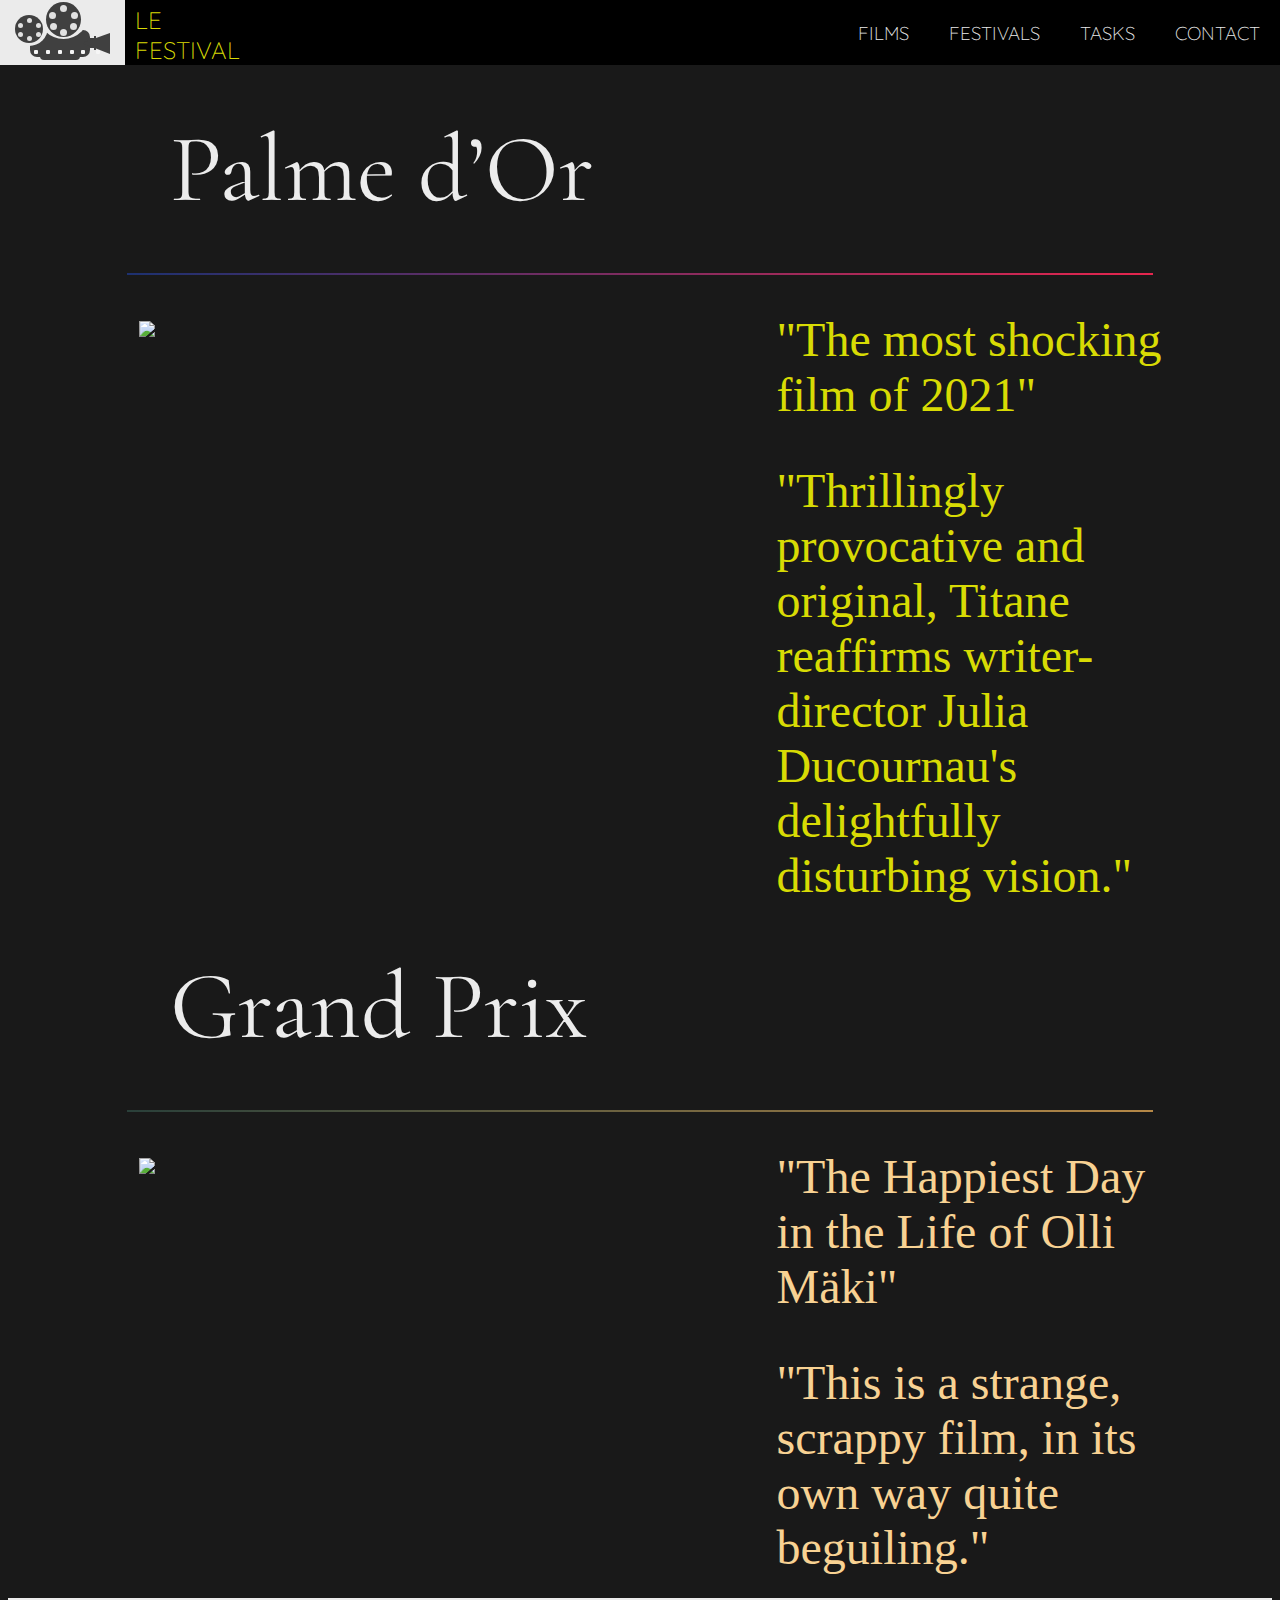
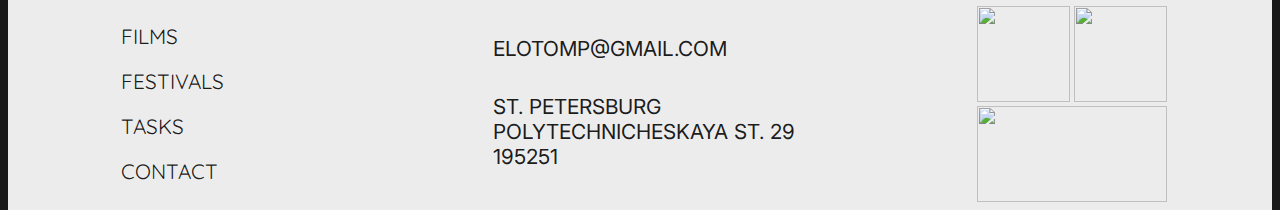
==== index.html @ 2c0ae5aa "Add files via upload" ====
<!DOCTYPE html>
<html lang="en">
<head>
    <meta charset="UTF-8">
    <meta http-equiv="X-UA-Compatible" content="IE=edge">
    <meta name="viewport" content="width=device-width, initial-scale=1.0">
    <link rel="icon" href="icon.jfif">
    <link rel="stylesheet" href="logo.css">
    <link rel="stylesheet" href="style.css">
    <link rel="stylesheet" href="index.css">
    <link rel="preconnect" href="https://fonts.googleapis.com">
    <link rel="preconnect" href="https://fonts.gstatic.com" crossorigin>
    <link href="https://fonts.googleapis.com/css2?family=Quicksand:wght@300;500&display=swap" rel="stylesheet">
    <link href="https://fonts.googleapis.com/css2?family=Raleway&display=swap" rel="stylesheet">
    <link type="text/css" rel="stylesheet" href="../node_modules/video.js/dist/video-js.min.css" />
    <link href="https://fonts.googleapis.com/css2?family=Cormorant+Garamond:wght@600&display=swap" rel="stylesheet">
    <link href="https://fonts.googleapis.com/css2?family=Inter:wght@300&display=swap" rel="stylesheet">
    <title>Festival de cinéma</title>
</head>
<body>
    <div class='wrapper'>
    <header class = "header">
        <nav class="nav_conteiner">
            <div class = "logo">
                    <div class="body">
                    <div class="small_circle circle"></div>
                    <div class="big_circle circle"></div>
                    <div class="small_bobbin circle">
                        <div class="sbobbin_circle_1 small_bobbin_circle"></div>
                        <div class="sbobbin_circle_2 small_bobbin_circle"></div>
                        <div class="sbobbin_circle_3 small_bobbin_circle"></div>
                        <div class="sbobbin_circle_4 small_bobbin_circle"></div>
                        <div class="sbobbin_circle_5 small_bobbin_circle"></div>
                        <div class="sbobbin_circle_6 small_bobbin_circle"></div>
                    </div>
                    <div class="big_bobbin circle">
                        <div class="bbobbin_circle_1 big_bobbin_circle"></div>
                        <div class="bbobbin_circle_2 big_bobbin_circle"></div>
                        <div class="bbobbin_circle_3 big_bobbin_circle"></div>
                        <div class="bbobbin_circle_4 big_bobbin_circle"></div>
                        <div class="bbobbin_circle_5 big_bobbin_circle"></div>
                        <div class="bbobbin_circle_6 big_bobbin_circle"></div>
                    </div>
                    <div class="bottom"></div>
                    <div class="lens_first"></div>
                    <div class="lens_second"></div>
                    <div class="lens_third"></div>
                    <div class="square_first square"></div>
                    <div class="square_second square"></div>
                    <div class="square_third square"></div>
                    <div class="square_fourth square"></div>
                    <div class="square_fifth square"></div>
                    <div class="square_sixth square"></div>
                    </div>
            </div>
            <a href="index.html" class="head_title">le <br> festival</a>
            <div class="header_burger">
                <span></span>
            </div>
            <ul class="menu_conteiner">
                <li>
                    <a href="films.html">films</a>
                </li>
                <li>
                    <a href="festivals.html">festivals</a>
                </li>
                <li>
                    <a href="tasks.html">tasks</a>
                </li>
                <li>
                    <a href="contact.html">contact</a>
                </li>
            </ul>
        </nav>
    </header>

    <main class="content">
        <div class='content_main'>
        <div class='grid-item item_1'>
            <div class="underline_1"></div>
        </div>
        <div class='grid-item item_2'>
            <img src="https://avatars.mds.yandex.net/get-kinopoisk-image/4716873/44e75b1a-16ed-46a7-9ae2-b34aadd23c6d/1920x">
        </div>
        <div class='grid-item item_3'>
            <div class="quote_1">"The most shocking film of 2021"</div>
            <div class="quote_2">"Thrillingly provocative and original, Titane reaffirms writer-director Julia Ducournau's delightfully disturbing vision."</div>
        </div>
        <div class='grid-item item_4'>
            <div class="underline_2"></div>
        </div>
        <div class='grid-item item_5'>
            <img src="http://image.tmdb.org/t/p/original/dPj9ZPNALHrk65jpTieH08vTVMG.jpg">
        </div>
        <div class='grid-item item_6'>
            <div class="quote_3">"The Happiest Day in the Life of Olli Mäki"</div>
            <div class="quote_4">"This is a strange, scrappy film, in its own way quite beguiling."</div>
        </div>
        </div>
    </main>

    <footer class='footer'>
        <div class='footer_nav'>
            <nav>
                <ul>
                    <li>
                        <a href="films.html">films</a>
                    </li>
                    <li>
                        <a href="festivals.html">festivals</a>
                    </li>
                    <li>
                        <a href="tasks.html">tasks</a>
                    </li>
                    <li>
                        <a href="contact.html">contact</a>
                    </li>
                </ul>
            </nav>
        </div>
        <div class="footer_contact">
            <nav>
                <ul>
                    <li>
                        <a>elotomp@gmail.com</a>
                    </li>
                    <li>
                        <a>St. Petersburg <br> Polytechnicheskaya st. 29 <br> 195251</a>
                    </li>
                </ul>
            </nav>
        </div>
        <div class='footer_img'>
            <img class='img_1'src="https://i.pinimg.com/736x/7a/02/ff/7a02ffb930aea6ae972538cf10ef9d8d.jpg">
            <img class='img_2' src="https://www.km.ru/sites/default/files/img/news/2021/9/13/75.jpg?1631493283">
            <img class='img_3' src="https://www.km.ru/sites/default/files/img/news/2020/8/24/minigram_berlinale_01_2x-1600x678.jpg">
        </div>
    </footer>
</div>
    <script src="https://code.jquery.com/jquery-3.4.1.slim.min.js"></script>
    <script src = "script.js"></script>

</body>
</html>
---- logo.css ----
.logo {
    width: 125px;
    height: 65px;
    background-color: rgb(235,235,235);
    position: relative;
    overflow: hidden;
    z-index: 3;
}

.body {
    width: 60px;
    height: 27px;
    background-color: rgb(64,64,64);
    border-radius: 7px;
    position: relative;
    top: 30px;
    left: 30px;
}

.lens_first {
    width: 10px;
    height: 10px;
    background-color: rgb(64,64,64);
    position: relative;
    left: 58px;
}

.lens_second {
    width: 2px;
    height: 14px;
    background-color: rgb(64,64,64);
    position: relative;
    left: 64px;
    top: -12px;
}

.lens_third {
	border-top: 10px solid transparent;
	border-right: 28px solid rgb(64,64,64);
	border-bottom: 11px solid transparent;
    position: relative;
    top: -29px;
    left: 20px;
}

.circle {
    position: absolute;
    border-radius: 100%;
}

.small_bobbin {
    width: 28px;
    height: 28px;
    top: -15px;
    left: -15px;
    background-color: rgb(64,64,64);
}

.big_bobbin {
    width: 35px;
    height: 35px;
    top: -28px;
    left: 16px;
    background-color: rgb(64,64,64);
}

.small_circle {
    width: 38px;
    height: 38px;
    top: -22px;
    left: -20px;
    background-color: rgb(235,235,235);
}

.big_circle {
    width: 51px;
    height: 51px;
    top: -42px;
    left: 8px;
    background-color: rgb(235,235,235);
}

.bottom {
    width: 40px;
    height: 8px;
    border-radius: 5px;
    position: relative;
    background-color: rgb(64,64,64);
    left: 10px;
    top: 22px;
}

.square {
    width: 4px;
    height: 4px;
    border-radius: 1px;
    top: 20px;
    background-color: rgb(245,245,245);
    position: absolute;
}

.square_first {

    left: 4px;
}

.square_second {
    left: 16px;
}

.square_third {
    left: 28px;
}

.square_fourth {
    left: 40px;
}

.square_fifth {
    left: 51px;
}

.square_sixth {
    left: 66px
}

.big_bobbin_circle {
    width: 7px;
    height: 7px;
    border-radius: 100%;
    background-color: rgb(225,225,225);
    position: absolute;
}

.bbobbin_circle_1 {
    left: 14px;
    top: 3px;
}

.bbobbin_circle_2 {
    left: 25px;
    top: 10px;
}

.bbobbin_circle_3 {
    left: 3px;
    top: 10px;
}

.bbobbin_circle_4 {
    left: 14px;
    top: 27px;
}

.bbobbin_circle_5 {
    left: 4px;
    top: 21px;
}

.bbobbin_circle_6 {
    left: 24px;
    top: 21px;
}

.small_bobbin_circle {
    width: 5px;
    height: 5px;
    border-radius: 100%;
    background-color: rgb(225,225,225);
    position: absolute;
}

.sbobbin_circle_1 {
    left: 12px;
    top: 3px;
}

.sbobbin_circle_2 {
    left: 21px;
    top: 8px;
}

.sbobbin_circle_3 {
    left: 3px;
    top: 8px;
}

.sbobbin_circle_4 {
    left: 12px;
    top: 21px;
}

.sbobbin_circle_5 {
    left: 3px;
    top: 17px;
}

.sbobbin_circle_6 {
    left: 21px;
    top: 17px;
}
---- style.css ----
html,
body {
    height: 100%;
}

.wrapper {
    min-height: 100%;
    display: flex;
    flex-direction: column;
}

.header {
    top: 0px;
    left: 0px;
    right: 0px;
    width: 100%;
    position:fixed;
    z-index: 10;
}

.header::before {
    position: absolute;
    content: '';
    height: 100%;
    width: 100%;
    background-color: rgba(0,0,0);
    z-index: 2;
} 

body {
    background-color: rgba(0,0,0,.9);
}

.head_title {
    color: rgb(235,235,235);
    font-family: 'Quicksand', sans-serif;
    font-weight: 300;
    font-size: 18pt;
    padding-left: 10px;
    padding-top: 4px;
    align-self: center;
    text-transform: uppercase;
    z-index: 3 ;
    text-decoration: none;
}

.nav_conteiner {
    display: flex;
    justify-content: space-between;
}

.menu_conteiner {
    display: flex;
    justify-content: space-around;
    align-items: center;
    z-index: 3;
}

.menu_conteiner a {
    font-family: 'Quicksand', sans-serif;
    font-weight: 300;
    font-size: 14pt;
    flex-shrink: 3;
    text-transform: uppercase;
    text-decoration: none;
    color: rgb(235,235,235);
}

.header nav ul {
    list-style-type: none;
    margin-left: auto;
}

.menu_conteiner li {
    margin: 0px 20px 0px 20px;
}

.header_burger {
    display: none;
}

/* src="https://www.youtube.com/embed/Ow8vIxiW3Ig?start=9" */

.content {
    padding: 80px 0px 0px 0px;
    z-index: 2;
    width: 70%;
    left: 0;
    right: 0;
    margin: 0 auto;
    flex: 1 1 auto;
}

.content_main {
    display: grid;
    grid-template-columns: 1fr 1fr 1fr 1fr 1fr;
    grid-auto-rows: minmax(auto, auto);
}

.grid-item {
    color: rgb(236,236,236);
    /* border: 1px solid rgb(236,236,236); */
}

.item_1{
    grid-column: 1/6;
    padding: 2%;
}

.item_1:before {
    content: "Palme d’Or";
    font-family: 'Cormorant Garamond', serif;
    font-size: 6em;
    color: rgb(236,236,236);
    padding-left: 7%;
    /* padding-bottom: 80%; */
    animation-duration: 1.5s;
    animation-name: appearance;
}

.underline_1 {
    height: 2px;
    width: 94%;
    background:linear-gradient(to right, rgb(29,49,112), rgb(229,38,78));
    position: relative;
    left: 3%;
    right: 3%;
    top: 38%;
    animation-name: slide;
    animation-duration: 1.5s;
    animation-delay: .5s;
    animation-fill-mode: backwards;
}

.item_2 {
    grid-column: 1/4;
    padding: 10%;
}

.item_2 img {
    max-width: 100%;
    max-height: 100%;
    animation-duration: 1.5s;
    animation-name: appearance;
    animation-delay: 1s;
    animation-fill-mode: backwards;
}

.item_3 {
    grid-column: 4/6;
    padding: 13% 5% 5% 5%;
}

.quote_1 {
    font-size: 3em;
    font-family: Cambria, Cochin, Georgia, Times, 'Times New Roman', serif;
    color: rgb(216,219,4);
    animation-name: appearance;
    animation-duration: 1.5s;
    animation-fill-mode: backwards;
    animation-delay: 1s;
    padding-bottom: 10%;
}

.quote_2 {
    font-size: 3em;
    font-family: Cambria, Cochin, Georgia, Times, 'Times New Roman', serif;
    color: rgb(216,219,4);
    animation-name: appearance;
    animation-duration: 1.5s;
    animation-fill-mode: backwards;
    animation-delay: 1s;
}

.item_4{
    grid-column: 1/6;
    padding: 2%;
}

.item_4:before {
    content: "Grand Prix";
    font-family: 'Cormorant Garamond', serif;
    font-size: 6em;
    color: rgb(236,236,236);
    padding-left: 7%;
    /* padding-bottom: 80%; */
    animation-duration: 1.5s;
    animation-name: appearance;
}

.underline_2 {
    height: 2px;
    width: 94%;
    background:linear-gradient(to right, rgb(42,64,58), rgb(181,136,71));
    position: relative;
    left: 3%;
    right: 3%;
    top: 38%;
    animation-name: slide;
    animation-duration: 1.5s;
    animation-delay: .5s;
    animation-fill-mode: backwards;
}

.item_5 {
    grid-column: 1/4;
    padding: 10%;
}

.item_5 img {
    max-width: 100%;
    max-height: 100%;
    animation-duration: 1.5s;
    animation-name: appearance;
    animation-delay: 1s;
    animation-fill-mode: backwards;
}

.item_6 {
    grid-column: 4/6;
    padding: 13% 5% 5% 5%;
}

.quote_3 {
    font-size: 3em;
    font-family: Cambria, Cochin, Georgia, Times, 'Times New Roman', serif;
    color: rgb(248,210,147);
    animation-name: appearance;
    animation-duration: 1.5s;
    animation-fill-mode: backwards;
    animation-delay: 1s;
    padding-bottom: 10%;
}

.quote_4 {
    font-size: 3em;
    font-family: Cambria, Cochin, Georgia, Times, 'Times New Roman', serif;
    color: rgb(248,210,147);
    animation-name: appearance;
    animation-duration: 1.5s;
    animation-fill-mode: backwards;
    animation-delay: 1s;
}

.footer {
    display: grid;
    grid-template-columns: 1fr 1fr 1fr;
    background-color: rgb(236,236,236);
    width: 100%;
    flex: 0 0 auto;
}

.footer_nav nav {
    padding-left: 15%;
}

.footer_nav ul {
    list-style-type: none;
}

.footer_nav li {
    padding: 3%;
    font-size: 1.3em;
    text-transform: uppercase;
    font-family: 'Quicksand', sans-serif;
}

.footer_nav a {
    text-decoration: none;
    color: rgba(0,0,0,.9);
}

.footer_contact nav {
    padding-left: 3%;
}

.footer_contact ul {
    list-style-type: none;
}

.footer_contact li {
    padding: 3%;
    font-size: 1.3em;
    text-transform: uppercase;
    font-family: 'Inter', sans-serif;
    padding-top: 6%;
    color: rgba(0,0,0,.9);
}

.footer_img {
    display: grid;
    grid-template-columns: repeat(4, 1fr);
    grid-template-rows: repeat(4, 1fr);
    gap: 2%;
    padding: 2% 2% 2% 30%;
    width: 45%;
}

.footer_img .img_1 {
    object-fit: cover;
    width:100%;
    height: 100%;
    grid-column-start: 1;
    grid-column-end: 3;
    grid-row-start: 1;
    grid-row-end: 3;
}

.footer_img .img_2 {
    object-fit: cover;
    width:100%;
    height: 100%;
    grid-column-start: 3;
    grid-column-end: 5;
    grid-row-start: 1;
    grid-row-end: 3;
}

.footer_img .img_3 {
    object-fit: cover;
    width:100%;
    height: 100%;
    grid-column-start: 1;
    grid-column-end: 5;
    grid-row-start: 3;
    grid-row-end: 5;
}

@media (max-width: 1400px) {
    .content {
        width: 80%;
        left: 0;
        right: 0;
        margin: 0 auto;
    }
}

@media (max-width: 1300px) {
    .content {
        width: 90%;
        left: 0;
        right: 0;
        margin: 0 auto;
    }
}

@media (max-width: 1100px) {
    .content {
        width: 100%;
        left: 0;
        right: 0;
        margin: 0 auto;
    }

    .quote_1,
    .quote_2 {
        font-size: 1.8em;
    }

    .footer {
        grid-template-columns: 1fr 1fr;
        grid-template-rows: 1fr 1fr;
    }

    .footer_nav nav {
        padding-left: 2%;
    }

    .footer_img {
        grid-column-start: 1;
        grid-column-end: 5;
        grid-template-columns: repeat(8, 1fr);
        grid-template-rows: 1fr;
        gap: 2%;
        padding: 2% 5% 2% 5%;
        width: 90%;
    }
    
    .footer_img .img_1 {
        grid-column-start: 1;
        grid-column-end: 3;
        grid-row-start: 1;
        grid-row-end: 2;
    }
    
    .footer_img .img_2 {
        grid-column-start: 3;
        grid-column-end: 5;
        grid-row-start: 1;
        grid-row-end: 2;
    }
    
    .footer_img .img_3 {
        grid-column-start: 5;
        grid-column-end: 9;
        grid-row-start: 1;
        grid-row-end: 2;
    }
    
}

@media (max-width: 760px) {
    .header_burger {
        display: block;
        position: relative;
        width: 30px;
        height: 20px;
        align-self: center;
        z-index: 3;
        margin: 10px;
    }

    .header_burger span {
        position: absolute;
        background-color: rgb(235,235,235);
        left: 0;
        width: 100%;
        height: 1px;
        top: 10px;
        transition: all 0.4s ease 0s;
    }

    .header_burger:before,
    .header_burger:after {
        content: '';
        background-color: rgb(235,235,235);
        position: absolute;
        width: 100%;
        height: 1px;
        left: 0;
        transition: all 0.4s ease 0s;
    }

    .header_burger:before{
        top: 0;
    }

    .header_burger:after {
        bottom: 0;
    }

    .menu_conteiner {
        position: fixed;
        margin-top: 40px;
        top: 0px;
        left: 150%;
        width: 50%;
        height: 100%;
        background-color: rgb(236,236,236);
        z-index: 1;
        transition: all 0.45s ease 0s;
    }  

    .menu_conteiner a {
        font-family: 'Quicksand', sans-serif;
        font-weight: 400;
        font-size: 16pt;
        text-transform: uppercase;
        color: rgba(0,0,0,.9);
        text-decoration: none;
    }

    .logo {
        display: none;
    }

    .nav_conteiner {
        height: 40px;
    }

    .header br {
        content: "";
    }

    .menu_conteiner {
        display: block;
    }

    .content {
        padding: 40px 0px 0px 0px;
    }

    .menu_conteiner li {
        margin: 20px 0px 20px -10px;
    }

    /* .header_burger.active body {
        filter: blur();
    } */

    .header_burger.active span {
        transform: scale(0);
    }

    .header_burger.active:before {
        transform: rotate(45deg);
        top: 9px;
    }

    .header_burger.active:after {
        transform: rotate(-45deg);
        bottom: 9px;
    }

    .menu_conteiner.active {
        left: 50%;
    }

    .item_1:before,
    .item_4:before {
        font-size: 3em;
    }

    .quote_1,
    .quote_2,
    .quote_3,
    .quote_4 {
        font-size: 1em;
    }

    .underline {
        top: 20%;
    }

    .footer {
        grid-template-columns: 1fr;
    }

    .footer_nav nav {
        padding: 0%;
    }

    .footer_nav li {
        padding: 3% 0% 0% 1%;
    }

    .footer_contact nav {
        grid-column-start: 1;
        grid-column-end: 2;
        padding-left: 0%;
    }
    
    .footer_contact li {
        padding: 3% 0% 0% 1%;
    }

    .footer_img {
        grid-column-start: 1;
        grid-column-end: 2;
        grid-template-columns: repeat(4, 1fr);
        grid-template-rows: repeat(4, 1fr);
        padding: 2% 0% 5% 17%;
        width: 65%;
    }
    
    .footer_img .img_1 {
        grid-column-start: 1;
        grid-column-end: 3;
        grid-row-start: 1;
        grid-row-end: 3;
    }
    
    .footer_img .img_2 {
        grid-column-start: 3;
        grid-column-end: 5;
        grid-row-start: 1;
        grid-row-end: 3;
    }
    
    .footer_img .img_3 {
        grid-column-start: 1;
        grid-column-end: 5;
        grid-row-start: 3;
        grid-row-end: 5;
    }
}

@keyframes appearance{
    0% {
        opacity: 0;
    }

    10% {
        opacity: 0.1;
    }

    20% {
        opacity: 0.2;
    }

    30% {
        opacity: 0.3;
    }

    40% {
        opacity: 0.4;
    }

    50% {
        opacity: 0.5;
    }

    60% {
        opacity: 0.6;
    }

    70% {
        opacity: 0.7;
    }

    80% {
        opacity: 0.8;
    }

    90% {
        opacity: 0.9;
    }

    100% {
        opacity: 1;
    }
}

@keyframes slide {
    from {
        width: 0%;
    }

    to {
        width: 94%;
    }
}
---- index.css ----
.head_title {
    color: rgb(216,219,4);
}
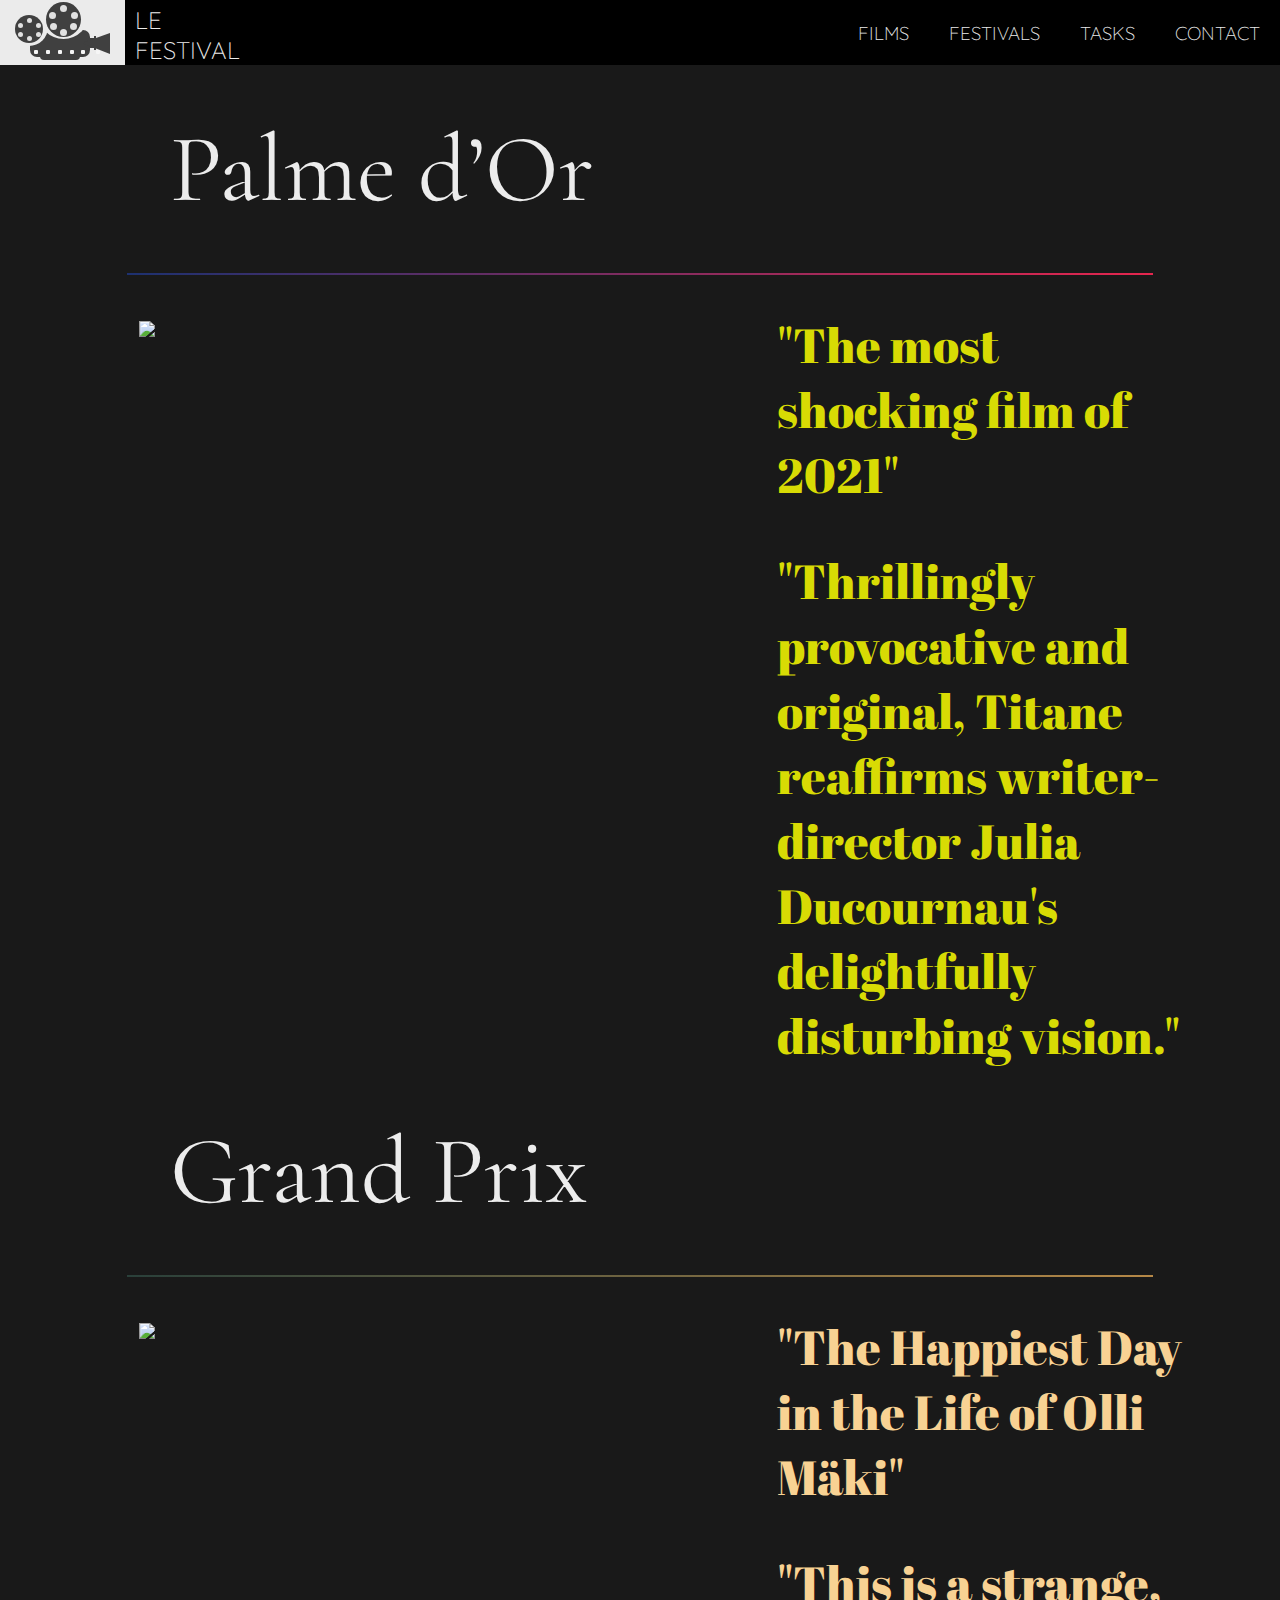
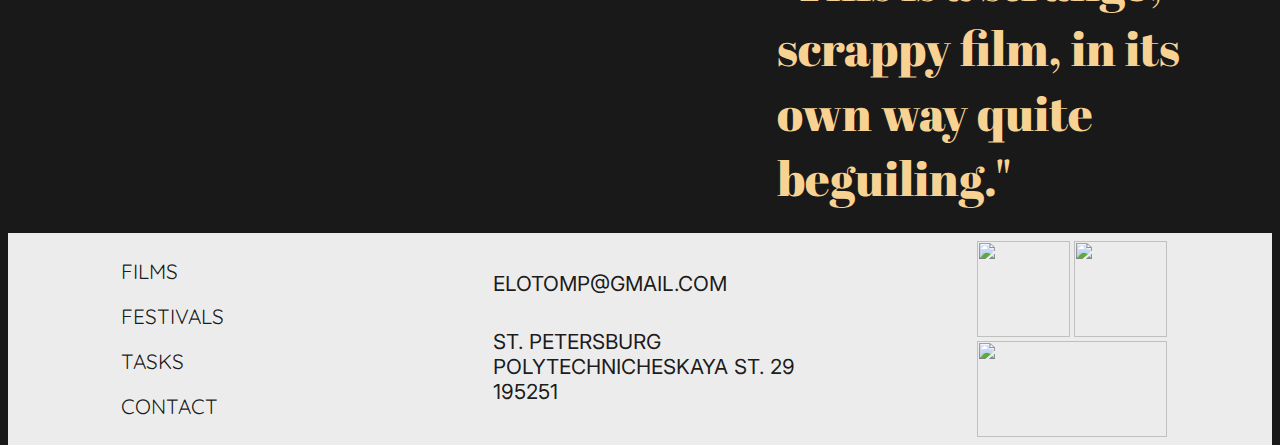
==== commit 4cdbb50f: "Add files via upload" ====
--- a/index.html
+++ b/index.html
@@ -10,6 +10,7 @@
     <link rel="stylesheet" href="index.css">
     <link rel="preconnect" href="https://fonts.googleapis.com">
     <link rel="preconnect" href="https://fonts.gstatic.com" crossorigin>
+    <link href="https://fonts.googleapis.com/css2?family=Abril+Fatface&display=swap" rel="stylesheet">
     <link href="https://fonts.googleapis.com/css2?family=Quicksand:wght@300;500&display=swap" rel="stylesheet">
     <link href="https://fonts.googleapis.com/css2?family=Raleway&display=swap" rel="stylesheet">
     <link type="text/css" rel="stylesheet" href="../node_modules/video.js/dist/video-js.min.css" />
--- a/style.css
+++ b/style.css
@@ -153,7 +153,7 @@
 
 .quote_1 {
     font-size: 3em;
-    font-family: Cambria, Cochin, Georgia, Times, 'Times New Roman', serif;
+    font-family: 'Abril Fatface', cursive;;
     color: rgb(216,219,4);
     animation-name: appearance;
     animation-duration: 1.5s;
@@ -164,7 +164,7 @@
 
 .quote_2 {
     font-size: 3em;
-    font-family: Cambria, Cochin, Georgia, Times, 'Times New Roman', serif;
+    font-family: 'Abril Fatface', cursive;;
     color: rgb(216,219,4);
     animation-name: appearance;
     animation-duration: 1.5s;
@@ -223,7 +223,7 @@
 
 .quote_3 {
     font-size: 3em;
-    font-family: Cambria, Cochin, Georgia, Times, 'Times New Roman', serif;
+    font-family: 'Abril Fatface', cursive;;
     color: rgb(248,210,147);
     animation-name: appearance;
     animation-duration: 1.5s;
@@ -234,7 +234,7 @@
 
 .quote_4 {
     font-size: 3em;
-    font-family: Cambria, Cochin, Georgia, Times, 'Times New Roman', serif;
+    font-family: 'Abril Fatface', cursive;;
     color: rgb(248,210,147);
     animation-name: appearance;
     animation-duration: 1.5s;
--- a/index.css
+++ b/index.css
@@ -1,6 +1,3 @@
-.head_title {
-    color: rgb(216,219,4);
-}
 
 
 
@@ -8,3 +5,4 @@
 
 
 
+
